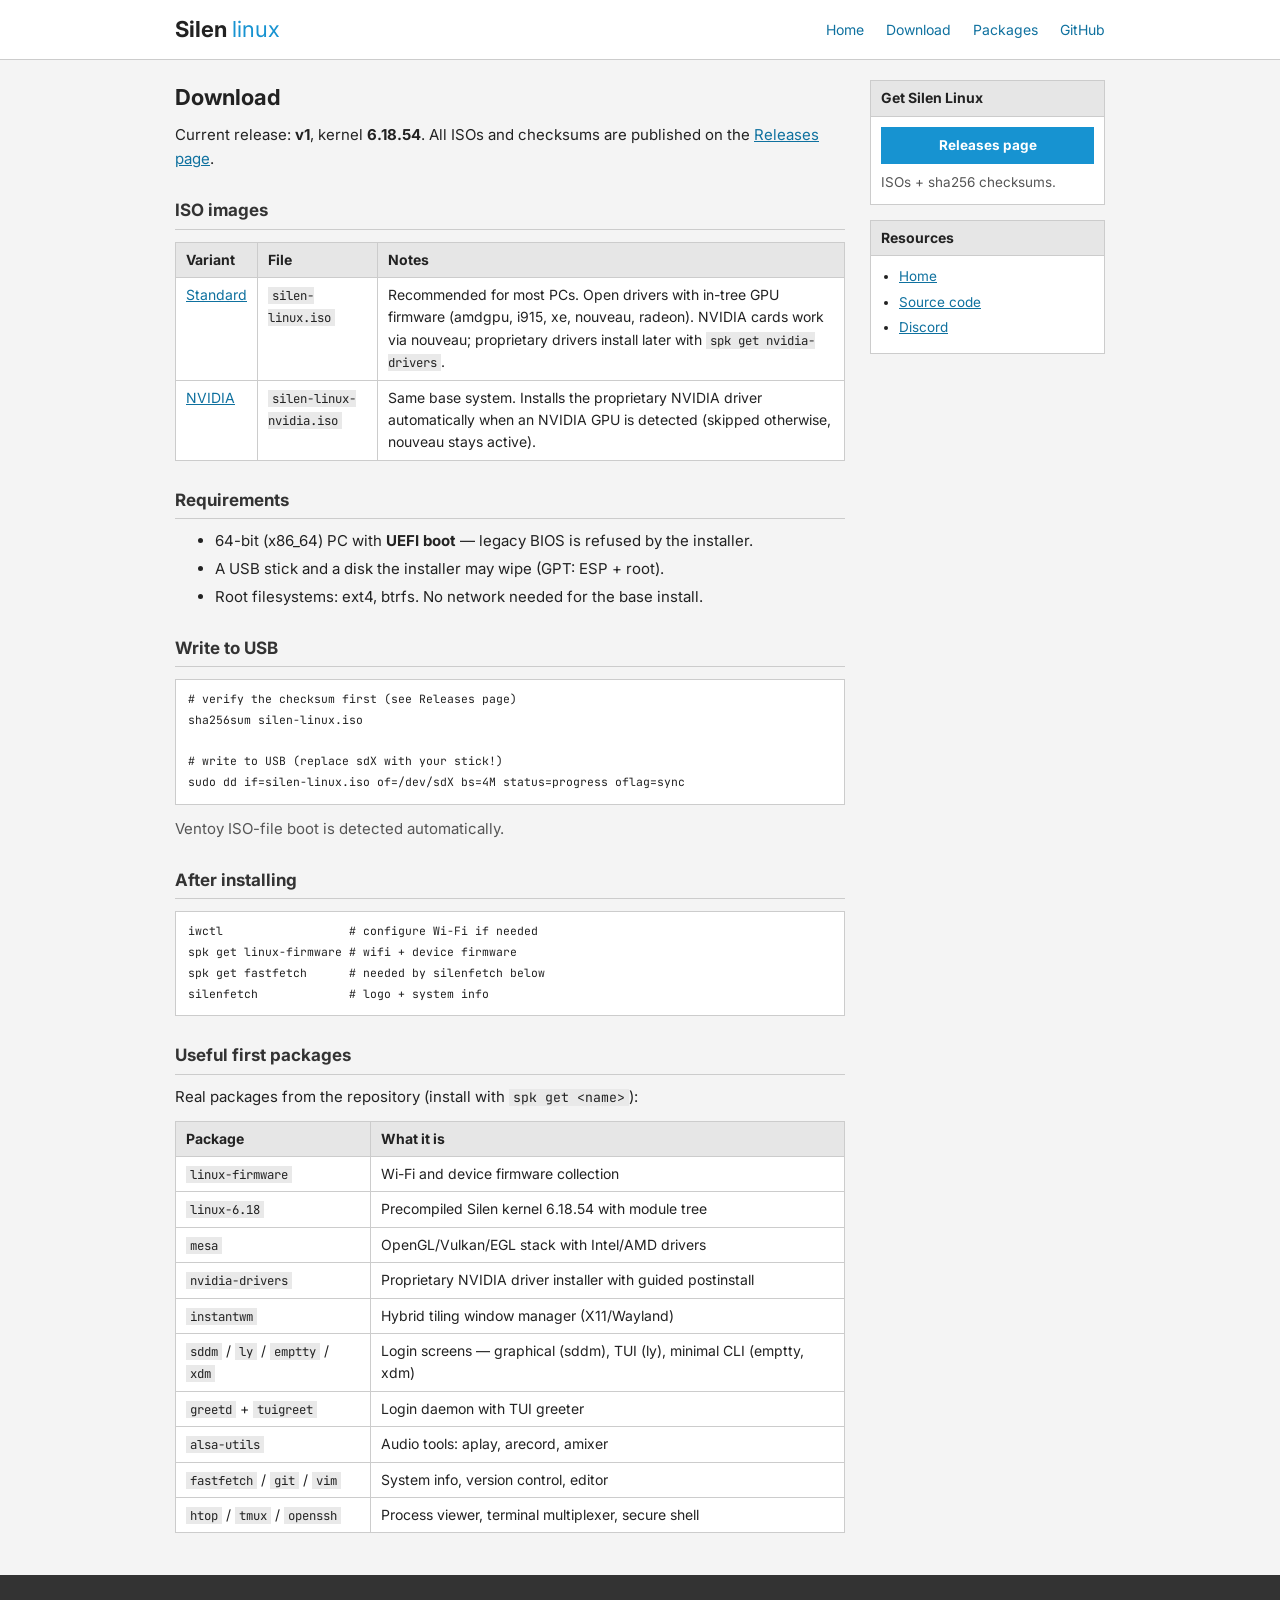
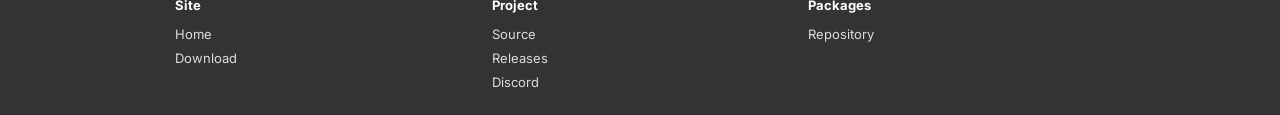
==== download.html @ 7d54c83c "More detail (hardware, installer, package table) + Inter/JetBrains Mono fonts" ====
<!DOCTYPE html>
<html lang="en">
<head>
<meta charset="UTF-8">
<meta name="viewport" content="width=device-width, initial-scale=1.0">
<title>Download — Silen Linux</title>
<meta name="description" content="Download Silen Linux ISO images: standard and NVIDIA variants.">
<link rel="preconnect" href="https://fonts.googleapis.com">
<link rel="preconnect" href="https://fonts.gstatic.com" crossorigin>
<link href="https://fonts.googleapis.com/css2?family=Inter:wght@400;600;700&family=JetBrains+Mono:wght@400;600&display=swap" rel="stylesheet">
<link rel="stylesheet" href="styles.css">
</head>
<body>

<header class="site">
  <div class="wrap">
    <a class="brand" href="index.html">Silen <span>linux</span></a>
    <nav class="main">
      <a href="index.html">Home</a>
      <a href="download.html">Download</a>
      <a href="https://huggingface.co/datasets/vgzz/spk-pkgs/tree/main/packages" target="_blank" rel="noopener">Packages</a>
      <a href="https://github.com/Cgtlpa/SilenLinux" target="_blank" rel="noopener">GitHub</a>
    </nav>
  </div>
</header>

<div class="wrap layout">
  <article>
    <h1>Download</h1>
    <p>Current release: <strong>v1</strong>, kernel <strong>6.18.54</strong>.
    All ISOs and checksums are published on the
    <a href="https://github.com/Cgtlpa/SilenLinux/releases" target="_blank" rel="noopener">Releases page</a>.</p>

    <h2>ISO images</h2>
    <table>
      <tr><th>Variant</th><th>File</th><th>Notes</th></tr>
      <tr>
        <td><a href="https://github.com/Cgtlpa/SilenLinux/releases" target="_blank" rel="noopener">Standard</a></td>
        <td><code>silen-linux.iso</code></td>
        <td>Recommended for most PCs. Open drivers with in-tree GPU firmware
        (amdgpu, i915, xe, nouveau, radeon). NVIDIA cards work via nouveau;
        proprietary drivers install later with <code>spk get nvidia-drivers</code>.</td>
      </tr>
      <tr>
        <td><a href="https://github.com/Cgtlpa/SilenLinux/releases" target="_blank" rel="noopener">NVIDIA</a></td>
        <td><code>silen-linux-nvidia.iso</code></td>
        <td>Same base system. Installs the proprietary NVIDIA driver automatically
        when an NVIDIA GPU is detected (skipped otherwise, nouveau stays active).</td>
      </tr>
    </table>

    <h2>Requirements</h2>
    <ul>
      <li>64-bit (x86_64) PC with <strong>UEFI boot</strong> &mdash; legacy BIOS is refused by the installer.</li>
      <li>A USB stick and a disk the installer may wipe (GPT: ESP + root).</li>
      <li>Root filesystems: ext4, btrfs. No network needed for the base install.</li>
    </ul>

    <h2>Write to USB</h2>
<pre><code># verify the checksum first (see Releases page)
sha256sum silen-linux.iso

# write to USB (replace sdX with your stick!)
sudo dd if=silen-linux.iso of=/dev/sdX bs=4M status=progress oflag=sync</code></pre>
    <p class="muted">Ventoy ISO-file boot is detected automatically.</p>

    <h2>After installing</h2>
<pre><code>iwctl                  # configure Wi-Fi if needed
spk get linux-firmware # wifi + device firmware
spk get fastfetch      # needed by silenfetch below
silenfetch             # logo + system info</code></pre>

    <h2>Useful first packages</h2>
    <p>Real packages from the repository (install with <code>spk get &lt;name&gt;</code>):</p>
    <table>
      <tr><th>Package</th><th>What it is</th></tr>
      <tr><td><code>linux-firmware</code></td><td>Wi-Fi and device firmware collection</td></tr>
      <tr><td><code>linux-6.18</code></td><td>Precompiled Silen kernel 6.18.54 with module tree</td></tr>
      <tr><td><code>mesa</code></td><td>OpenGL/Vulkan/EGL stack with Intel/AMD drivers</td></tr>
      <tr><td><code>nvidia-drivers</code></td><td>Proprietary NVIDIA driver installer with guided postinstall</td></tr>
      <tr><td><code>instantwm</code></td><td>Hybrid tiling window manager (X11/Wayland)</td></tr>
      <tr><td><code>sddm</code> / <code>ly</code> / <code>emptty</code> / <code>xdm</code></td><td>Login screens &mdash; graphical (sddm), TUI (ly), minimal CLI (emptty, xdm)</td></tr>
      <tr><td><code>greetd</code> + <code>tuigreet</code></td><td>Login daemon with TUI greeter</td></tr>
      <tr><td><code>alsa-utils</code></td><td>Audio tools: aplay, arecord, amixer</td></tr>
      <tr><td><code>fastfetch</code> / <code>git</code> / <code>vim</code></td><td>System info, version control, editor</td></tr>
      <tr><td><code>htop</code> / <code>tmux</code> / <code>openssh</code></td><td>Process viewer, terminal multiplexer, secure shell</td></tr>
    </table>
  </article>

  <aside class="sidebar">
    <div class="box">
      <h3>Get Silen Linux</h3>
      <div class="body">
        <a class="btn-dl" href="https://github.com/Cgtlpa/SilenLinux/releases" target="_blank" rel="noopener">Releases page</a>
        <p class="muted" style="margin-bottom:0">ISOs + sha256 checksums.</p>
      </div>
    </div>
    <div class="box">
      <h3>Resources</h3>
      <div class="body">
        <ul>
          <li><a href="index.html">Home</a></li>
          <li><a href="https://github.com/Cgtlpa/SilenLinux" target="_blank" rel="noopener">Source code</a></li>
          <li><a href="https://discord.gg/WxbRRURcZ" target="_blank" rel="noopener">Discord</a></li>
        </ul>
      </div>
    </div>
  </aside>
</div>

<footer class="site">
  <div class="wrap">
    <div>
      <h4>Site</h4>
      <ul>
        <li><a href="index.html">Home</a></li>
        <li><a href="download.html">Download</a></li>
      </ul>
    </div>
    <div>
      <h4>Project</h4>
      <ul>
        <li><a href="https://github.com/Cgtlpa/SilenLinux" target="_blank" rel="noopener">Source</a></li>
        <li><a href="https://github.com/Cgtlpa/SilenLinux/releases" target="_blank" rel="noopener">Releases</a></li>
        <li><a href="https://discord.gg/WxbRRURcZ" target="_blank" rel="noopener">Discord</a></li>
      </ul>
    </div>
    <div>
      <h4>Packages</h4>
      <ul>
        <li><a href="https://huggingface.co/datasets/vgzz/spk-pkgs/tree/main/packages" target="_blank" rel="noopener">Repository</a></li>
      </ul>
    </div>
  </div>
</footer>

</body>
</html>
---- styles.css ----
/* Silen Linux site — archlinux.org-inspired: plain, tabular, single blue accent. */

:root {
  --bg: #f4f4f4;
  --box: #ffffff;
  --border: #cccccc;
  --head-bg: #e6e6e6;
  --text: #222222;
  --muted: #555555;
  --blue: #1793d1;   /* arch blue */
  --blue-dark: #0f719f;
  --footer-bg: #333333;
}

* { box-sizing: border-box; }

body {
  margin: 0;
  background: var(--bg);
  color: var(--text);
  font-family: "Inter", Verdana, "DejaVu Sans", -apple-system, "Segoe UI", Roboto, Helvetica, Arial, sans-serif;
  font-size: 15px;
  line-height: 1.6;
}

a { color: var(--blue-dark); }
a:hover { color: var(--blue); }

code {
  font-family: "JetBrains Mono", "DejaVu Sans Mono", Menlo, Consolas, monospace;
  font-size: 0.88em;
  background: #e9e9e9;
  padding: 0 4px;
}

pre {
  background: var(--box);
  border: 1px solid var(--border);
  padding: 10px 12px;
  overflow-x: auto;
  font-size: 13px;
  margin: 12px 0;
}
pre code { background: none; padding: 0; }

.wrap { max-width: 960px; margin: 0 auto; padding: 0 15px; }

/* Header */
header.site { background: var(--box); border-bottom: 1px solid var(--border); }
header.site .wrap {
  display: flex; align-items: center; justify-content: space-between;
  gap: 1rem; padding-top: 12px; padding-bottom: 12px; flex-wrap: wrap;
}
.brand { font-size: 22px; font-weight: 700; color: var(--text); text-decoration: none; }
.brand span { color: var(--blue); font-weight: 400; }
nav.main a { margin-left: 18px; font-size: 14px; text-decoration: none; }
nav.main a:hover { text-decoration: underline; }

/* Layout: content + sidebar */
.layout { display: grid; grid-template-columns: 1fr 235px; gap: 25px; padding-top: 20px; }

h1 { font-size: 22px; margin: 0 0 8px; }
h2 { font-size: 17px; border-bottom: 1px solid var(--border); padding-bottom: 4px; margin: 26px 0 10px; color: #333; }
h3 { font-size: 15px; margin: 18px 0 6px; }
p, ol, ul { margin: 8px 0; }
li { margin-bottom: 4px; }
.muted { color: var(--muted); }

/* Tables */
table { border-collapse: collapse; width: 100%; font-size: 14px; margin: 12px 0; background: var(--box); }
th, td { border: 1px solid var(--border); padding: 6px 10px; text-align: left; vertical-align: top; }
th { background: var(--head-bg); font-weight: 700; }

/* Sidebar boxes */
.sidebar .box { background: var(--box); border: 1px solid var(--border); margin-bottom: 15px; }
.sidebar .box h3 { margin: 0; padding: 6px 10px; background: var(--head-bg); border-bottom: 1px solid var(--border); font-size: 14px; }
.sidebar .box .body { padding: 10px; font-size: 13.5px; }
.sidebar .box ul { margin: 0; padding-left: 18px; }
.btn-dl {
  display: block; text-align: center; background: var(--blue); color: #fff;
  padding: 8px; text-decoration: none; font-weight: 700;
}
.btn-dl:hover { background: var(--blue-dark); color: #fff; }

/* Footer */
footer.site { background: var(--footer-bg); color: #bbbbbb; font-size: 13px; margin-top: 30px; }
footer.site .wrap {
  display: grid; grid-template-columns: repeat(3, 1fr); gap: 20px;
  padding-top: 20px; padding-bottom: 20px;
}
footer.site h4 { color: #fff; font-size: 13px; margin: 0 0 8px; }
footer.site ul { list-style: none; margin: 0; padding: 0; }
footer.site li { margin-bottom: 3px; }
footer.site a { color: #dddddd; text-decoration: none; }
footer.site a:hover { text-decoration: underline; }
footer.site .bottom { border-top: 1px solid #555; padding-top: 10px; margin-top: 4px; }

@media (max-width: 760px) {
  .layout { grid-template-columns: 1fr; }
  footer.site .wrap { grid-template-columns: 1fr; }
  nav.main a { margin-left: 0; margin-right: 14px; }
}
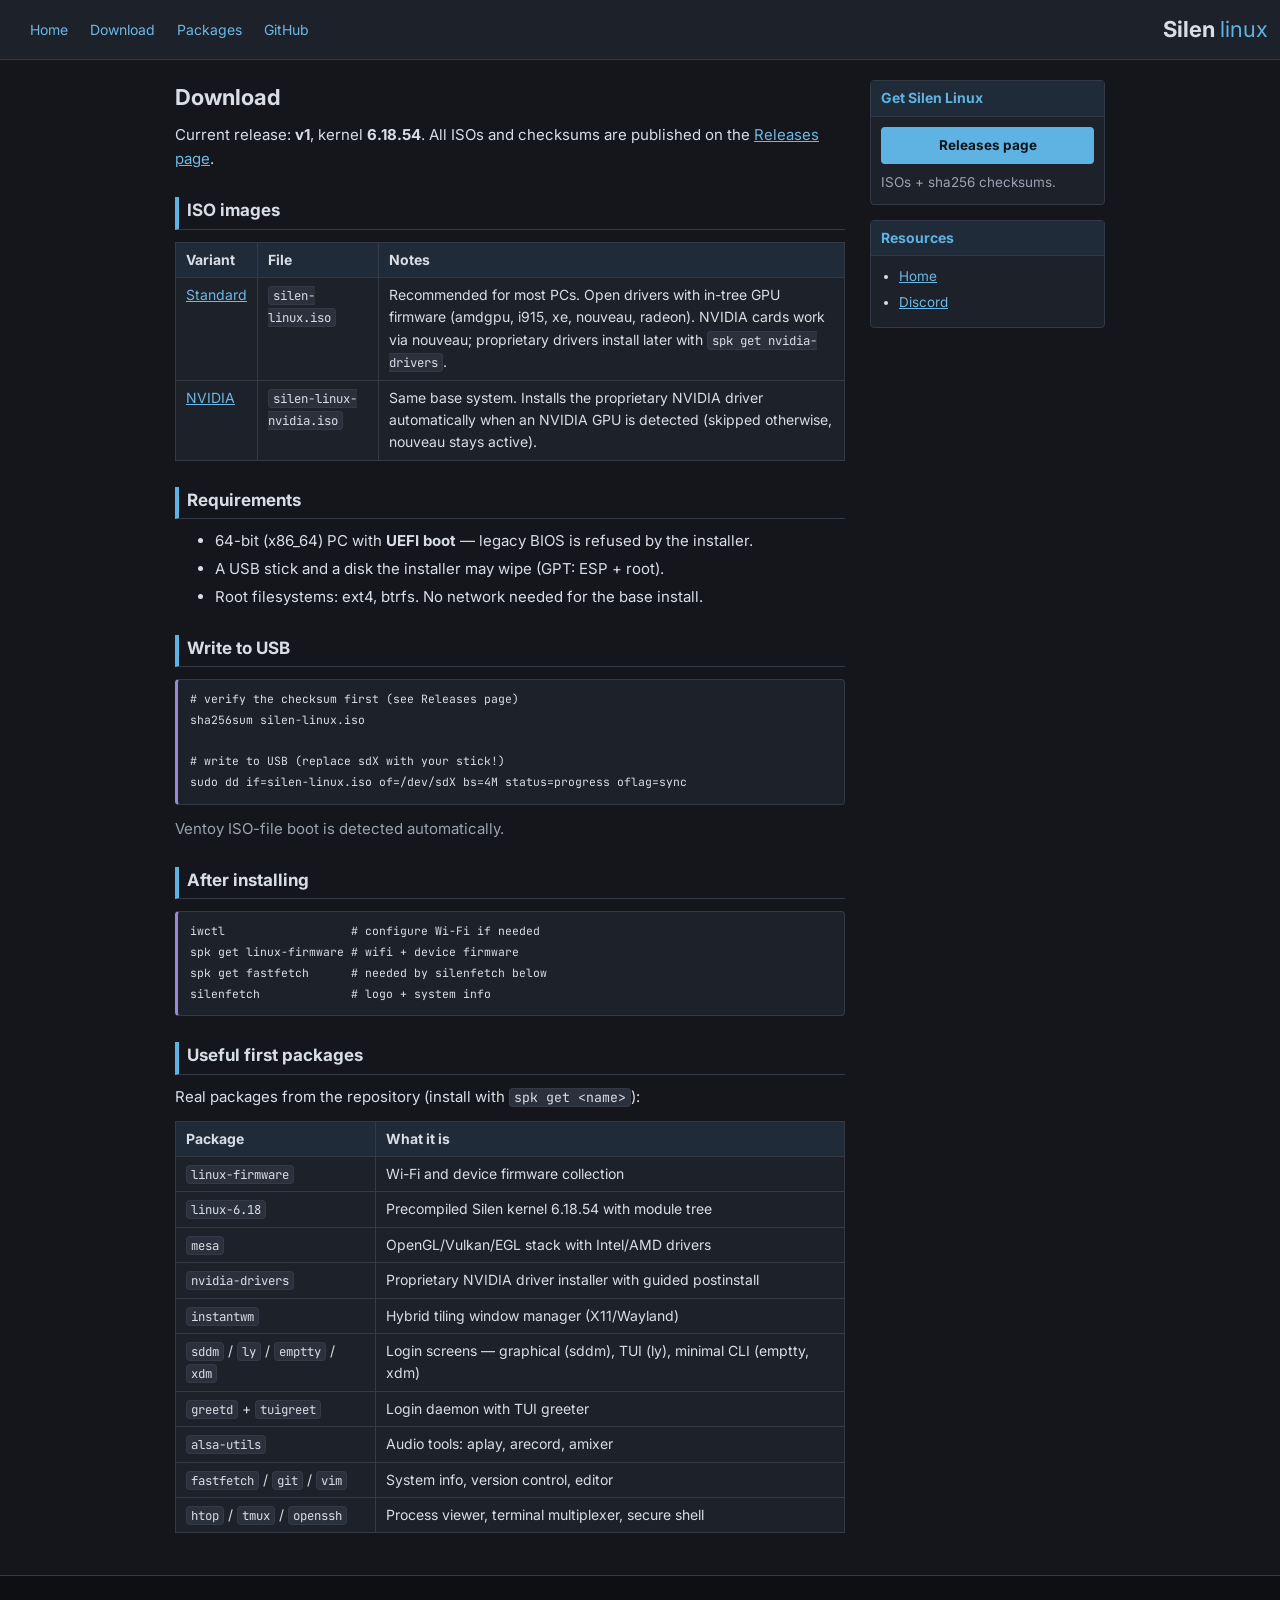
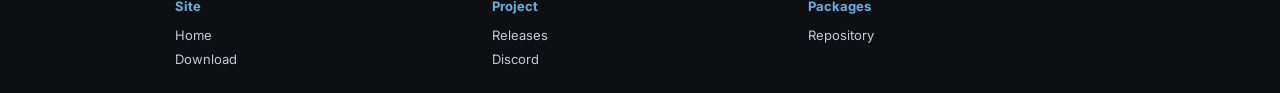
==== commit f94cf4ab: "Dark theme, link public repo, drop closed-source links" ====
--- a/download.html
+++ b/download.html
@@ -19,7 +19,7 @@
       <a href="index.html">Home</a>
       <a href="download.html">Download</a>
       <a href="https://huggingface.co/datasets/vgzz/spk-pkgs/tree/main/packages" target="_blank" rel="noopener">Packages</a>
-      <a href="https://github.com/Cgtlpa/SilenLinux" target="_blank" rel="noopener">GitHub</a>
+      <a href="https://github.com/Cgtlpa/Silen-Linux" target="_blank" rel="noopener">GitHub</a>
     </nav>
   </div>
 </header>
@@ -29,20 +29,20 @@
     <h1>Download</h1>
     <p>Current release: <strong>v1</strong>, kernel <strong>6.18.54</strong>.
     All ISOs and checksums are published on the
-    <a href="https://github.com/Cgtlpa/SilenLinux/releases" target="_blank" rel="noopener">Releases page</a>.</p>
+    <a href="https://github.com/Cgtlpa/Silen-Linux/releases" target="_blank" rel="noopener">Releases page</a>.</p>
 
     <h2>ISO images</h2>
     <table>
       <tr><th>Variant</th><th>File</th><th>Notes</th></tr>
       <tr>
-        <td><a href="https://github.com/Cgtlpa/SilenLinux/releases" target="_blank" rel="noopener">Standard</a></td>
+        <td><a href="https://github.com/Cgtlpa/Silen-Linux/releases" target="_blank" rel="noopener">Standard</a></td>
         <td><code>silen-linux.iso</code></td>
         <td>Recommended for most PCs. Open drivers with in-tree GPU firmware
         (amdgpu, i915, xe, nouveau, radeon). NVIDIA cards work via nouveau;
         proprietary drivers install later with <code>spk get nvidia-drivers</code>.</td>
       </tr>
       <tr>
-        <td><a href="https://github.com/Cgtlpa/SilenLinux/releases" target="_blank" rel="noopener">NVIDIA</a></td>
+        <td><a href="https://github.com/Cgtlpa/Silen-Linux/releases" target="_blank" rel="noopener">NVIDIA</a></td>
         <td><code>silen-linux-nvidia.iso</code></td>
         <td>Same base system. Installs the proprietary NVIDIA driver automatically
         when an NVIDIA GPU is detected (skipped otherwise, nouveau stays active).</td>
@@ -91,7 +91,7 @@
     <div class="box">
       <h3>Get Silen Linux</h3>
       <div class="body">
-        <a class="btn-dl" href="https://github.com/Cgtlpa/SilenLinux/releases" target="_blank" rel="noopener">Releases page</a>
+        <a class="btn-dl" href="https://github.com/Cgtlpa/Silen-Linux/releases" target="_blank" rel="noopener">Releases page</a>
         <p class="muted" style="margin-bottom:0">ISOs + sha256 checksums.</p>
       </div>
     </div>
@@ -100,7 +100,6 @@
       <div class="body">
         <ul>
           <li><a href="index.html">Home</a></li>
-          <li><a href="https://github.com/Cgtlpa/SilenLinux" target="_blank" rel="noopener">Source code</a></li>
           <li><a href="https://discord.gg/WxbRRURcZ" target="_blank" rel="noopener">Discord</a></li>
         </ul>
       </div>
@@ -120,8 +119,7 @@
     <div>
       <h4>Project</h4>
       <ul>
-        <li><a href="https://github.com/Cgtlpa/SilenLinux" target="_blank" rel="noopener">Source</a></li>
-        <li><a href="https://github.com/Cgtlpa/SilenLinux/releases" target="_blank" rel="noopener">Releases</a></li>
+        <li><a href="https://github.com/Cgtlpa/Silen-Linux/releases" target="_blank" rel="noopener">Releases</a></li>
         <li><a href="https://discord.gg/WxbRRURcZ" target="_blank" rel="noopener">Discord</a></li>
       </ul>
     </div>
--- a/styles.css
+++ b/styles.css
@@ -1,15 +1,17 @@
-/* Silen Linux site — archlinux.org-inspired: plain, tabular, single blue accent. */
+/* Silen Linux site — dark, arch-inspired: plain, tabular, blue + purple accents. */
 
 :root {
-  --bg: #f4f4f4;
-  --box: #ffffff;
-  --border: #cccccc;
-  --head-bg: #e6e6e6;
-  --text: #222222;
-  --muted: #555555;
-  --blue: #1793d1;   /* arch blue */
-  --blue-dark: #0f719f;
-  --footer-bg: #333333;
+  --bg: #14161b;
+  --box: #1d2129;
+  --border: #333a46;
+  --text: #d9dee6;
+  --muted: #9aa3b2;
+  --blue: #5eb3e3;
+  --link: #6db8e6;
+  --blue-tint: #1f2b38;
+  --purple: #9a8bd0;
+  --purple-light: #b3a6e0;
+  --footer-bg: #0d0f13;
 }
 
 * { box-sizing: border-box; }
@@ -23,25 +25,31 @@
   line-height: 1.6;
 }
 
-a { color: var(--blue-dark); }
-a:hover { color: var(--blue); }
+a { color: var(--link); }
+a:hover { color: var(--purple-light); }
+
+::selection { background: #2c3e52; }
 
 code {
   font-family: "JetBrains Mono", "DejaVu Sans Mono", Menlo, Consolas, monospace;
   font-size: 0.88em;
-  background: #e9e9e9;
+  background: #2b313c;
+  border: 1px solid var(--border);
+  border-radius: 4px;
   padding: 0 4px;
 }
 
 pre {
   background: var(--box);
   border: 1px solid var(--border);
+  border-left: 3px solid var(--purple);
+  border-radius: 4px;
   padding: 10px 12px;
   overflow-x: auto;
   font-size: 13px;
   margin: 12px 0;
 }
-pre code { background: none; padding: 0; }
+pre code { background: none; border: none; padding: 0; }
 
 .wrap { max-width: 960px; margin: 0 auto; padding: 0 15px; }
 
@@ -50,6 +58,8 @@
 header.site .wrap {
   display: flex; align-items: center; justify-content: space-between;
   gap: 1rem; padding-top: 12px; padding-bottom: 12px; flex-wrap: wrap;
+  max-width: none; padding-left: 12px; padding-right: 12px;
+  flex-direction: row-reverse;
 }
 .brand { font-size: 22px; font-weight: 700; color: var(--text); text-decoration: none; }
 .brand span { color: var(--blue); font-weight: 400; }
@@ -60,7 +70,7 @@
 .layout { display: grid; grid-template-columns: 1fr 235px; gap: 25px; padding-top: 20px; }
 
 h1 { font-size: 22px; margin: 0 0 8px; }
-h2 { font-size: 17px; border-bottom: 1px solid var(--border); padding-bottom: 4px; margin: 26px 0 10px; color: #333; }
+h2 { font-size: 17px; border-bottom: 1px solid var(--border); border-left: 4px solid var(--blue); padding-bottom: 4px; padding-left: 8px; margin: 26px 0 10px; }
 h3 { font-size: 15px; margin: 18px 0 6px; }
 p, ol, ul { margin: 8px 0; }
 li { margin-bottom: 4px; }
@@ -69,31 +79,39 @@
 /* Tables */
 table { border-collapse: collapse; width: 100%; font-size: 14px; margin: 12px 0; background: var(--box); }
 th, td { border: 1px solid var(--border); padding: 6px 10px; text-align: left; vertical-align: top; }
-th { background: var(--head-bg); font-weight: 700; }
+th { background: var(--blue-tint); font-weight: 700; }
+
+/* ASCII logo */
+pre.logo {
+  font-size: 12.5px;
+  line-height: 1.3;
+  font-weight: 600;
+}
+pre.logo .l1 { color: var(--blue); }
+pre.logo .l2 { color: var(--purple); }
 
 /* Sidebar boxes */
-.sidebar .box { background: var(--box); border: 1px solid var(--border); margin-bottom: 15px; }
-.sidebar .box h3 { margin: 0; padding: 6px 10px; background: var(--head-bg); border-bottom: 1px solid var(--border); font-size: 14px; }
+.sidebar .box { background: var(--box); border: 1px solid var(--border); border-radius: 4px; margin-bottom: 15px; }
+.sidebar .box h3 { margin: 0; padding: 6px 10px; background: var(--blue-tint); border-bottom: 1px solid var(--border); font-size: 14px; color: var(--blue); }
 .sidebar .box .body { padding: 10px; font-size: 13.5px; }
 .sidebar .box ul { margin: 0; padding-left: 18px; }
 .btn-dl {
-  display: block; text-align: center; background: var(--blue); color: #fff;
-  padding: 8px; text-decoration: none; font-weight: 700;
+  display: block; text-align: center; background: var(--blue); color: #10141a;
+  padding: 8px; text-decoration: none; font-weight: 700; border-radius: 4px;
 }
-.btn-dl:hover { background: var(--blue-dark); color: #fff; }
+.btn-dl:hover { background: var(--purple); color: #10141a; }
 
 /* Footer */
-footer.site { background: var(--footer-bg); color: #bbbbbb; font-size: 13px; margin-top: 30px; }
+footer.site { background: var(--footer-bg); border-top: 1px solid var(--border); color: var(--muted); font-size: 13px; margin-top: 30px; }
 footer.site .wrap {
   display: grid; grid-template-columns: repeat(3, 1fr); gap: 20px;
   padding-top: 20px; padding-bottom: 20px;
 }
-footer.site h4 { color: #fff; font-size: 13px; margin: 0 0 8px; }
+footer.site h4 { color: var(--blue); font-size: 13px; margin: 0 0 8px; }
 footer.site ul { list-style: none; margin: 0; padding: 0; }
 footer.site li { margin-bottom: 3px; }
-footer.site a { color: #dddddd; text-decoration: none; }
+footer.site a { color: #c3c9d4; text-decoration: none; }
 footer.site a:hover { text-decoration: underline; }
-footer.site .bottom { border-top: 1px solid #555; padding-top: 10px; margin-top: 4px; }
 
 @media (max-width: 760px) {
   .layout { grid-template-columns: 1fr; }
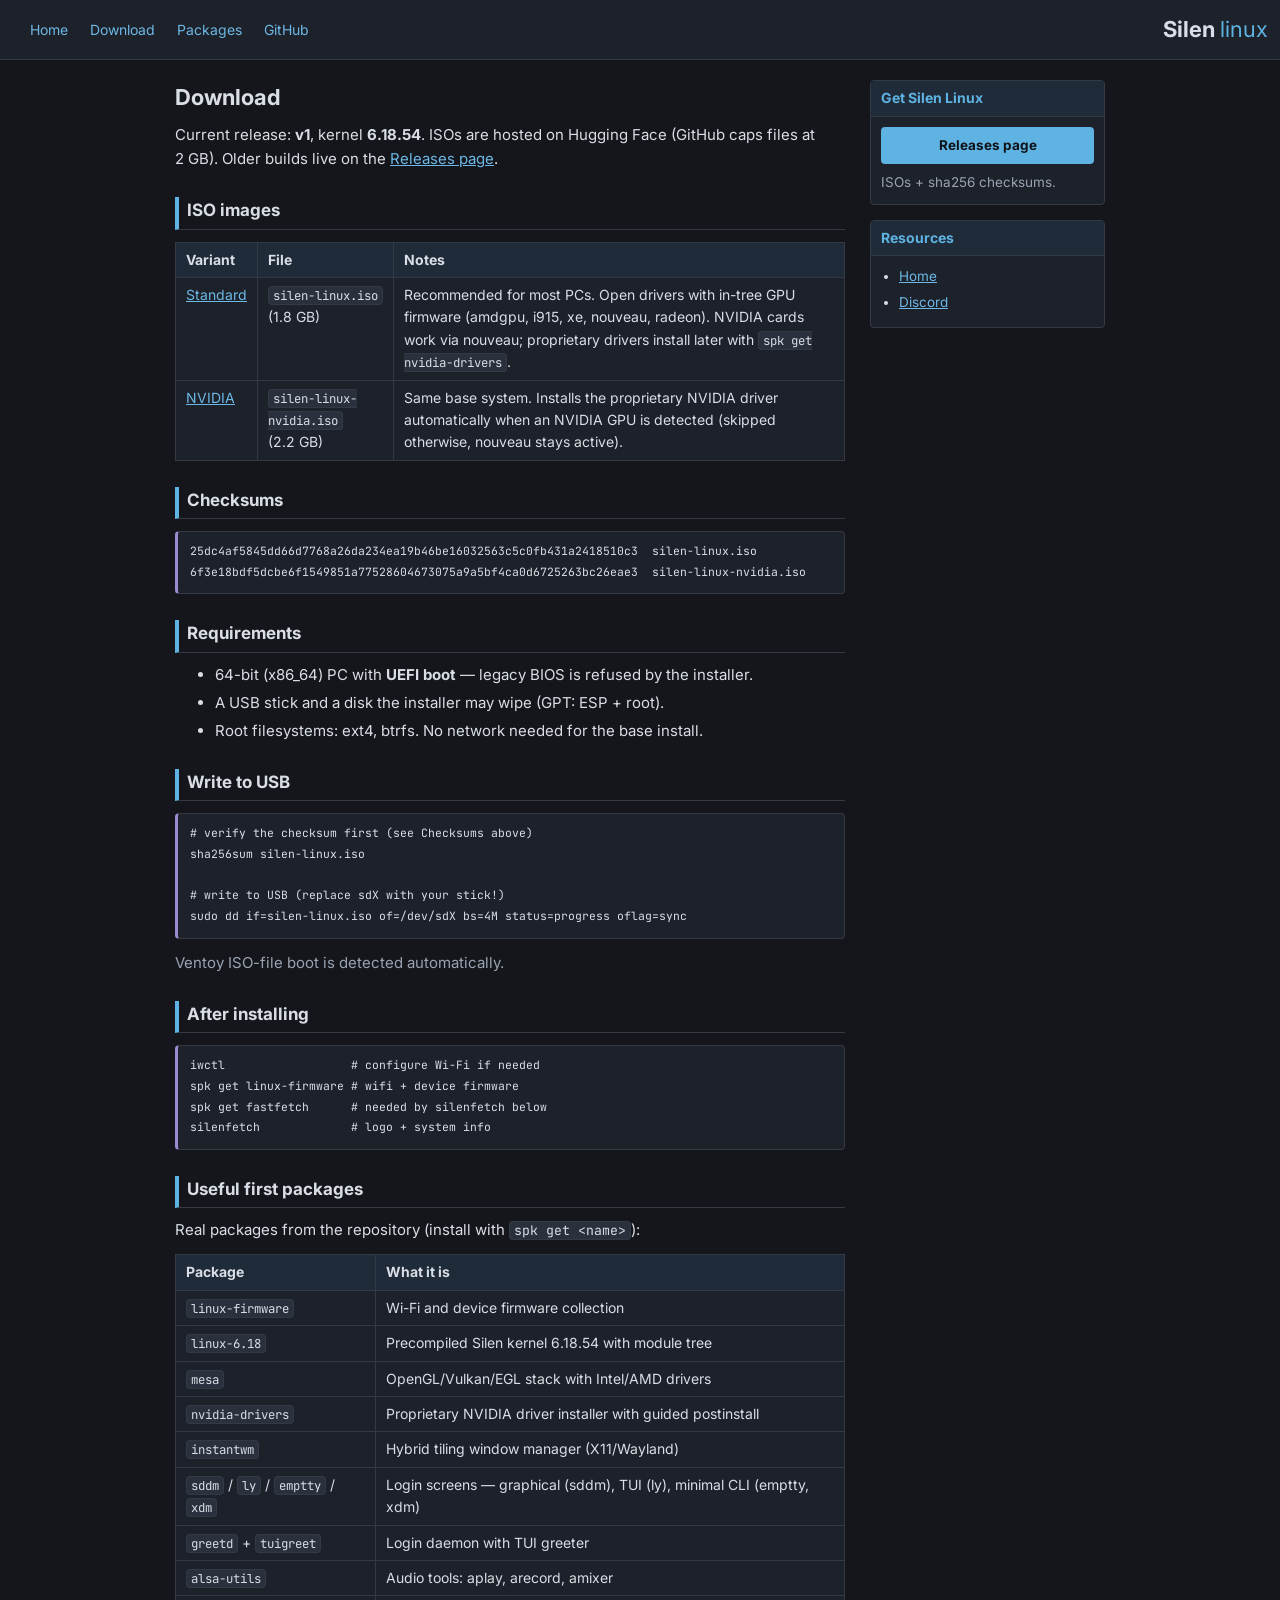
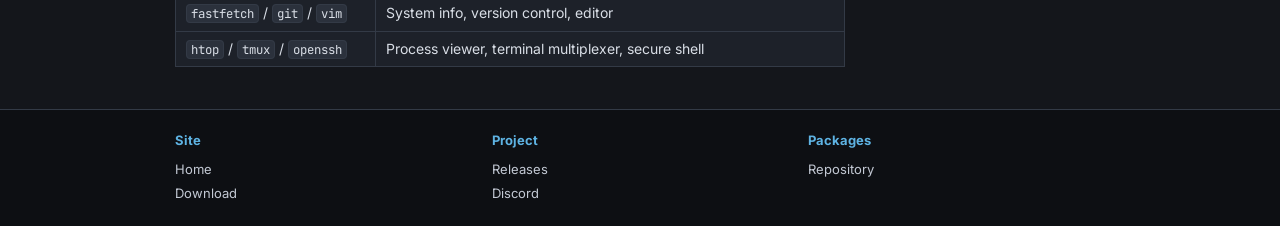
==== commit 5135c1c9: "Direct HF ISO links + checksums on download page" ====
--- a/download.html
+++ b/download.html
@@ -28,26 +28,31 @@
   <article>
     <h1>Download</h1>
     <p>Current release: <strong>v1</strong>, kernel <strong>6.18.54</strong>.
-    All ISOs and checksums are published on the
+    ISOs are hosted on Hugging Face (GitHub caps files at 2&nbsp;GB).
+    Older builds live on the
     <a href="https://github.com/Cgtlpa/Silen-Linux/releases" target="_blank" rel="noopener">Releases page</a>.</p>
 
     <h2>ISO images</h2>
     <table>
       <tr><th>Variant</th><th>File</th><th>Notes</th></tr>
       <tr>
-        <td><a href="https://github.com/Cgtlpa/Silen-Linux/releases" target="_blank" rel="noopener">Standard</a></td>
-        <td><code>silen-linux.iso</code></td>
+        <td><a href="https://huggingface.co/datasets/vgzz/silen-isos/resolve/main/silen-linux.iso">Standard</a></td>
+        <td><code>silen-linux.iso</code> (1.8&nbsp;GB)</td>
         <td>Recommended for most PCs. Open drivers with in-tree GPU firmware
         (amdgpu, i915, xe, nouveau, radeon). NVIDIA cards work via nouveau;
         proprietary drivers install later with <code>spk get nvidia-drivers</code>.</td>
       </tr>
       <tr>
-        <td><a href="https://github.com/Cgtlpa/Silen-Linux/releases" target="_blank" rel="noopener">NVIDIA</a></td>
-        <td><code>silen-linux-nvidia.iso</code></td>
+        <td><a href="https://huggingface.co/datasets/vgzz/silen-isos/resolve/main/silen-linux-nvidia.iso">NVIDIA</a></td>
+        <td><code>silen-linux-nvidia.iso</code> (2.2&nbsp;GB)</td>
         <td>Same base system. Installs the proprietary NVIDIA driver automatically
         when an NVIDIA GPU is detected (skipped otherwise, nouveau stays active).</td>
       </tr>
     </table>
+
+    <h2>Checksums</h2>
+<pre><code>25dc4af5845dd66d7768a26da234ea19b46be16032563c5c0fb431a2418510c3  silen-linux.iso
+6f3e18bdf5dcbe6f1549851a77528604673075a9a5bf4ca0d6725263bc26eae3  silen-linux-nvidia.iso</code></pre>
 
     <h2>Requirements</h2>
     <ul>
@@ -57,7 +62,7 @@
     </ul>
 
     <h2>Write to USB</h2>
-<pre><code># verify the checksum first (see Releases page)
+<pre><code># verify the checksum first (see Checksums above)
 sha256sum silen-linux.iso
 
 # write to USB (replace sdX with your stick!)
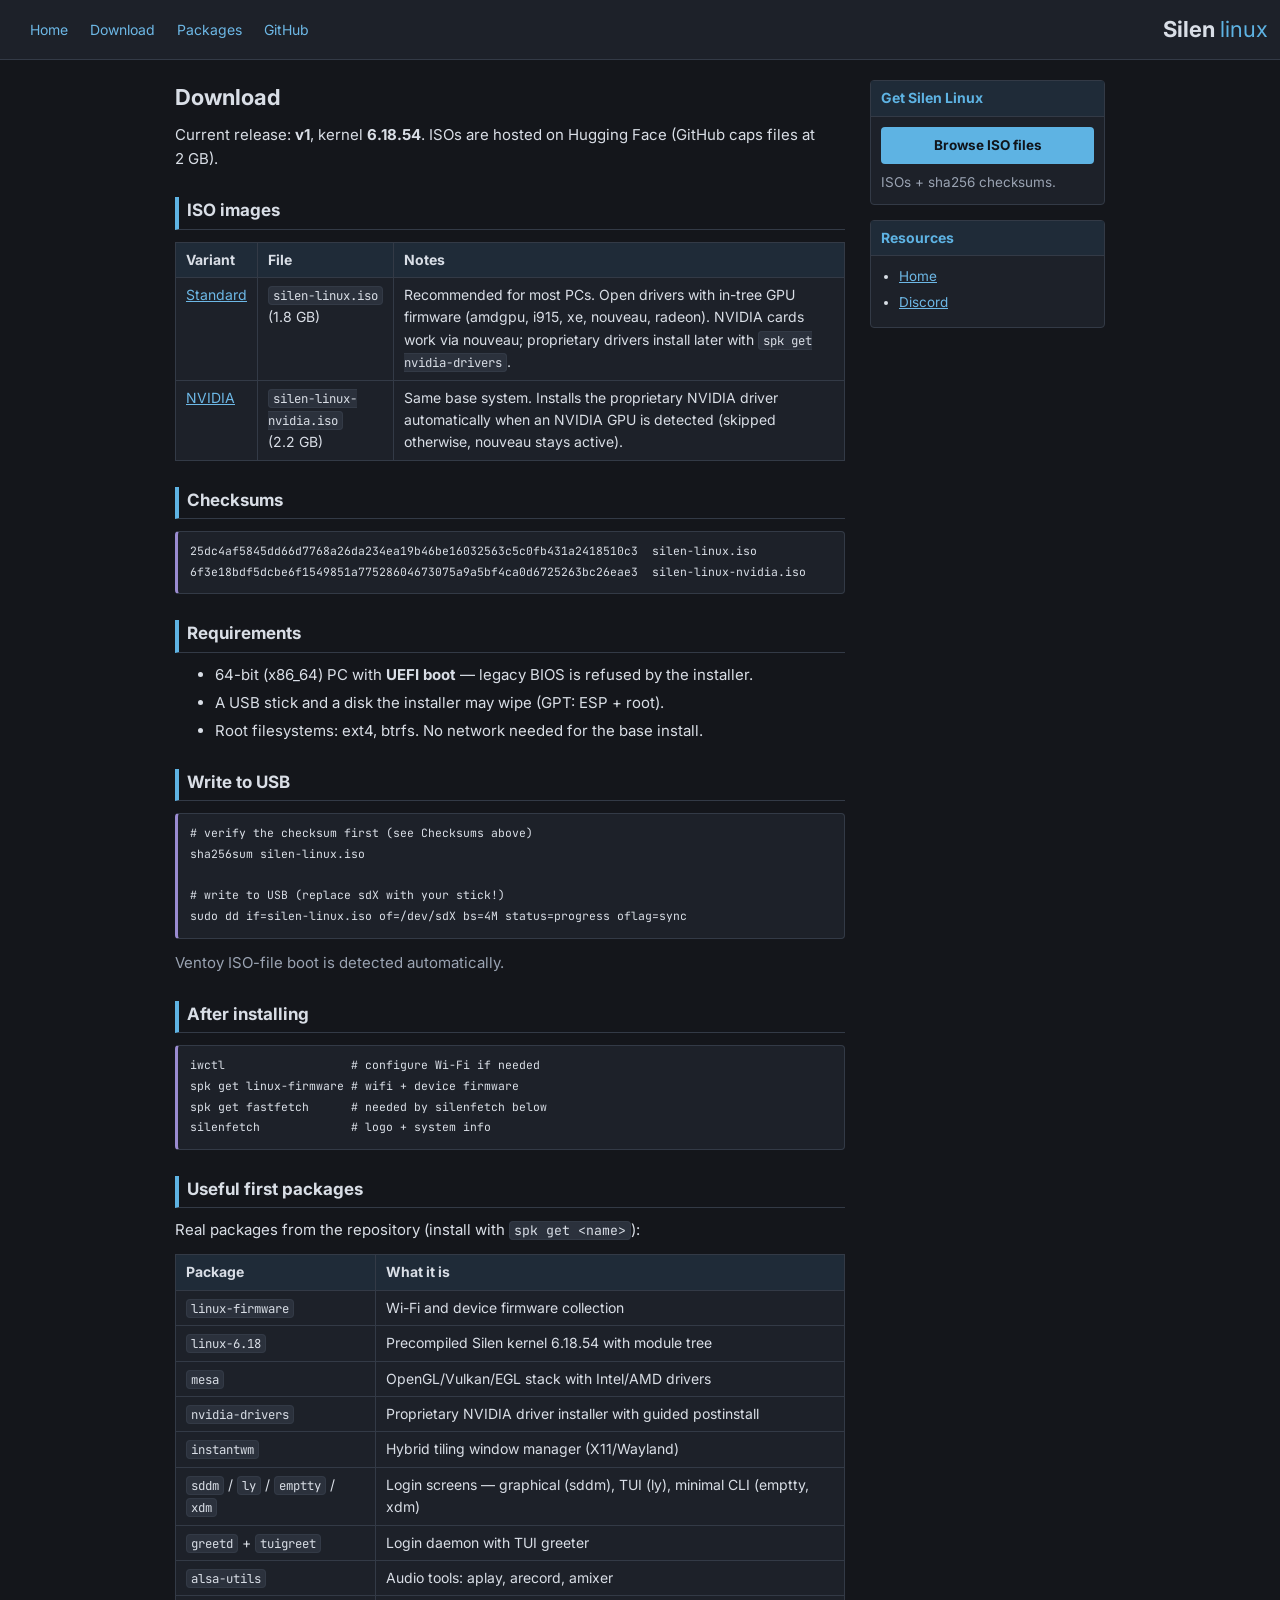
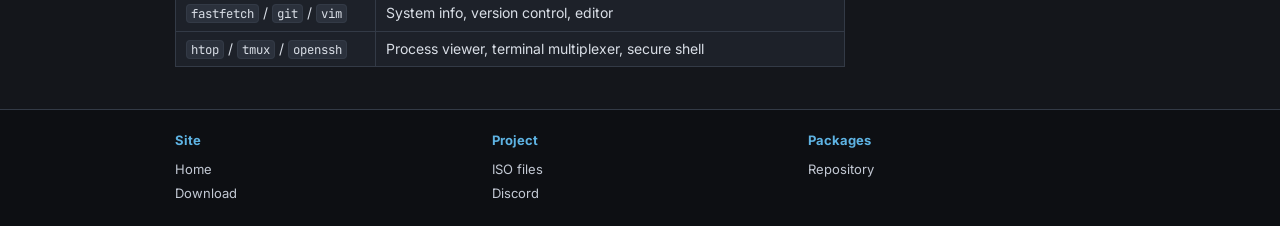
==== commit 455ae49f: "Point all download links at Hugging Face, drop GitHub releases links" ====
--- a/download.html
+++ b/download.html
@@ -28,9 +28,7 @@
   <article>
     <h1>Download</h1>
     <p>Current release: <strong>v1</strong>, kernel <strong>6.18.54</strong>.
-    ISOs are hosted on Hugging Face (GitHub caps files at 2&nbsp;GB).
-    Older builds live on the
-    <a href="https://github.com/Cgtlpa/Silen-Linux/releases" target="_blank" rel="noopener">Releases page</a>.</p>
+    ISOs are hosted on Hugging Face (GitHub caps files at 2&nbsp;GB).</p>
 
     <h2>ISO images</h2>
     <table>
@@ -96,7 +94,7 @@
     <div class="box">
       <h3>Get Silen Linux</h3>
       <div class="body">
-        <a class="btn-dl" href="https://github.com/Cgtlpa/Silen-Linux/releases" target="_blank" rel="noopener">Releases page</a>
+        <a class="btn-dl" href="https://huggingface.co/datasets/vgzz/silen-isos" target="_blank" rel="noopener">Browse ISO files</a>
         <p class="muted" style="margin-bottom:0">ISOs + sha256 checksums.</p>
       </div>
     </div>
@@ -124,7 +122,7 @@
     <div>
       <h4>Project</h4>
       <ul>
-        <li><a href="https://github.com/Cgtlpa/Silen-Linux/releases" target="_blank" rel="noopener">Releases</a></li>
+        <li><a href="https://huggingface.co/datasets/vgzz/silen-isos" target="_blank" rel="noopener">ISO files</a></li>
         <li><a href="https://discord.gg/WxbRRURcZ" target="_blank" rel="noopener">Discord</a></li>
       </ul>
     </div>
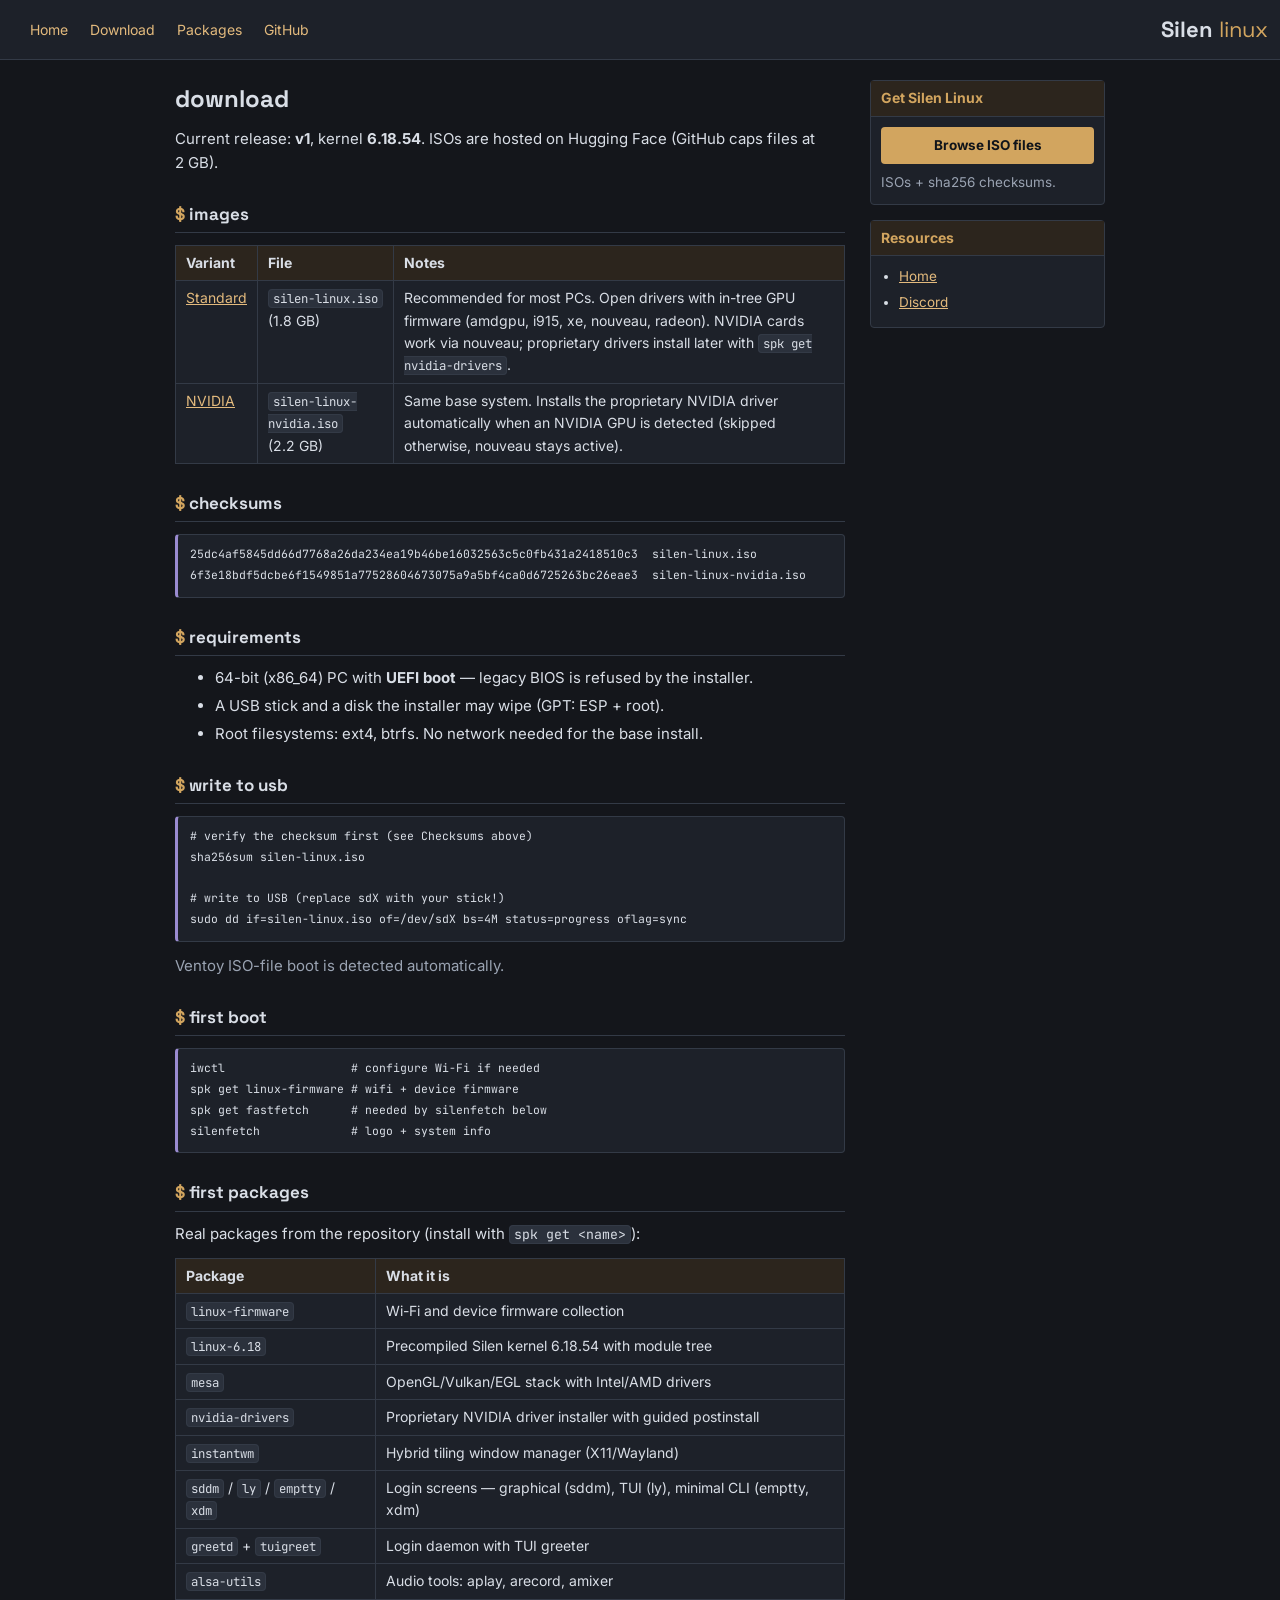
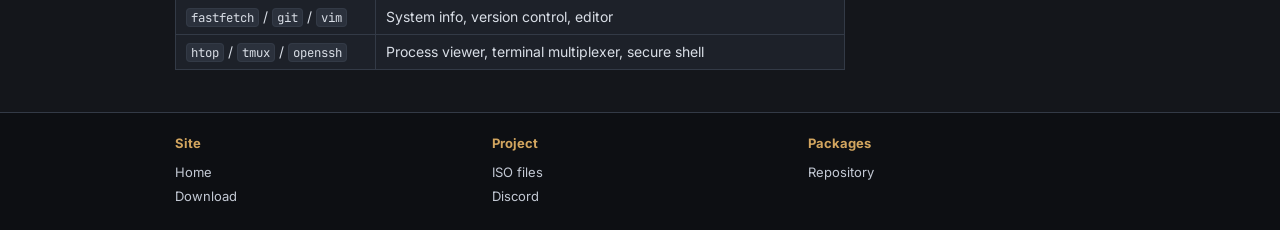
==== commit f6a616fc: "Unique identity: silenfetch terminal hero, $ section markers, Space Grotesk" ====
--- a/download.html
+++ b/download.html
@@ -7,7 +7,7 @@
 <meta name="description" content="Download Silen Linux ISO images: standard and NVIDIA variants.">
 <link rel="preconnect" href="https://fonts.googleapis.com">
 <link rel="preconnect" href="https://fonts.gstatic.com" crossorigin>
-<link href="https://fonts.googleapis.com/css2?family=Inter:wght@400;600;700&family=JetBrains+Mono:wght@400;600&display=swap" rel="stylesheet">
+<link href="https://fonts.googleapis.com/css2?family=Inter:wght@400;600;700&family=JetBrains+Mono:wght@400;600&family=Space+Grotesk:wght@500;700&display=swap" rel="stylesheet">
 <link rel="stylesheet" href="styles.css">
 </head>
 <body>
@@ -26,40 +26,40 @@
 
 <div class="wrap layout">
   <article>
-    <h1>Download</h1>
+    <h1>download</h1>
     <p>Current release: <strong>v1</strong>, kernel <strong>6.18.54</strong>.
     ISOs are hosted on Hugging Face (GitHub caps files at 2&nbsp;GB).</p>
 
-    <h2>ISO images</h2>
+    <h2>images</h2>
     <table>
       <tr><th>Variant</th><th>File</th><th>Notes</th></tr>
       <tr>
-        <td><a href="https://huggingface.co/datasets/vgzz/silen-isos/resolve/main/silen-linux.iso">Standard</a></td>
+        <td><a href="https://huggingface.co/datasets/vgzz/silen-isos/resolve/main/silen-linux.iso?download=true">Standard</a></td>
         <td><code>silen-linux.iso</code> (1.8&nbsp;GB)</td>
         <td>Recommended for most PCs. Open drivers with in-tree GPU firmware
         (amdgpu, i915, xe, nouveau, radeon). NVIDIA cards work via nouveau;
         proprietary drivers install later with <code>spk get nvidia-drivers</code>.</td>
       </tr>
       <tr>
-        <td><a href="https://huggingface.co/datasets/vgzz/silen-isos/resolve/main/silen-linux-nvidia.iso">NVIDIA</a></td>
+        <td><a href="https://huggingface.co/datasets/vgzz/silen-isos/resolve/main/silen-linux-nvidia.iso?download=true">NVIDIA</a></td>
         <td><code>silen-linux-nvidia.iso</code> (2.2&nbsp;GB)</td>
         <td>Same base system. Installs the proprietary NVIDIA driver automatically
         when an NVIDIA GPU is detected (skipped otherwise, nouveau stays active).</td>
       </tr>
     </table>
 
-    <h2>Checksums</h2>
+    <h2>checksums</h2>
 <pre><code>25dc4af5845dd66d7768a26da234ea19b46be16032563c5c0fb431a2418510c3  silen-linux.iso
 6f3e18bdf5dcbe6f1549851a77528604673075a9a5bf4ca0d6725263bc26eae3  silen-linux-nvidia.iso</code></pre>
 
-    <h2>Requirements</h2>
+    <h2>requirements</h2>
     <ul>
       <li>64-bit (x86_64) PC with <strong>UEFI boot</strong> &mdash; legacy BIOS is refused by the installer.</li>
       <li>A USB stick and a disk the installer may wipe (GPT: ESP + root).</li>
       <li>Root filesystems: ext4, btrfs. No network needed for the base install.</li>
     </ul>
 
-    <h2>Write to USB</h2>
+    <h2>write to usb</h2>
 <pre><code># verify the checksum first (see Checksums above)
 sha256sum silen-linux.iso
 
@@ -67,13 +67,13 @@
 sudo dd if=silen-linux.iso of=/dev/sdX bs=4M status=progress oflag=sync</code></pre>
     <p class="muted">Ventoy ISO-file boot is detected automatically.</p>
 
-    <h2>After installing</h2>
+    <h2>first boot</h2>
 <pre><code>iwctl                  # configure Wi-Fi if needed
 spk get linux-firmware # wifi + device firmware
 spk get fastfetch      # needed by silenfetch below
 silenfetch             # logo + system info</code></pre>
 
-    <h2>Useful first packages</h2>
+    <h2>first packages</h2>
     <p>Real packages from the repository (install with <code>spk get &lt;name&gt;</code>):</p>
     <table>
       <tr><th>Package</th><th>What it is</th></tr>
--- a/styles.css
+++ b/styles.css
@@ -1,4 +1,4 @@
-/* Silen Linux site — dark, arch-inspired: plain, tabular, blue + purple accents. */
+/* Silen Linux site — dark, arch-inspired: plain, tabular, amber + purple accents. */
 
 :root {
   --bg: #14161b;
@@ -6,9 +6,9 @@
   --border: #333a46;
   --text: #d9dee6;
   --muted: #9aa3b2;
-  --blue: #5eb3e3;
-  --link: #6db8e6;
-  --blue-tint: #1f2b38;
+  --accent: #d2a55f;
+  --link: #e3ba7d;
+  --accent-tint: #2c251d;
   --purple: #9a8bd0;
   --purple-light: #b3a6e0;
   --footer-bg: #0d0f13;
@@ -28,7 +28,7 @@
 a { color: var(--link); }
 a:hover { color: var(--purple-light); }
 
-::selection { background: #2c3e52; }
+::selection { background: #3a3128; }
 
 code {
   font-family: "JetBrains Mono", "DejaVu Sans Mono", Menlo, Consolas, monospace;
@@ -61,16 +61,16 @@
   max-width: none; padding-left: 12px; padding-right: 12px;
   flex-direction: row-reverse;
 }
-.brand { font-size: 22px; font-weight: 700; color: var(--text); text-decoration: none; }
-.brand span { color: var(--blue); font-weight: 400; }
+.brand { font-family: "Space Grotesk", "Inter", sans-serif; font-size: 22px; font-weight: 700; color: var(--text); text-decoration: none; }
+.brand span { color: var(--accent); font-weight: 400; }
 nav.main a { margin-left: 18px; font-size: 14px; text-decoration: none; }
 nav.main a:hover { text-decoration: underline; }
 
 /* Layout: content + sidebar */
 .layout { display: grid; grid-template-columns: 1fr 235px; gap: 25px; padding-top: 20px; }
 
-h1 { font-size: 22px; margin: 0 0 8px; }
-h2 { font-size: 17px; border-bottom: 1px solid var(--border); border-left: 4px solid var(--blue); padding-bottom: 4px; padding-left: 8px; margin: 26px 0 10px; }
+h1 { font-family: "Space Grotesk", "Inter", sans-serif; font-size: 24px; margin: 0 0 8px; }
+h2 { font-family: "Space Grotesk", "Inter", sans-serif; font-size: 17px; border-bottom: 1px solid var(--border); padding-bottom: 4px; margin: 26px 0 10px; }
 h3 { font-size: 15px; margin: 18px 0 6px; }
 p, ol, ul { margin: 8px 0; }
 li { margin-bottom: 4px; }
@@ -79,7 +79,7 @@
 /* Tables */
 table { border-collapse: collapse; width: 100%; font-size: 14px; margin: 12px 0; background: var(--box); }
 th, td { border: 1px solid var(--border); padding: 6px 10px; text-align: left; vertical-align: top; }
-th { background: var(--blue-tint); font-weight: 700; }
+th { background: var(--accent-tint); font-weight: 700; }
 
 /* ASCII logo */
 pre.logo {
@@ -87,16 +87,16 @@
   line-height: 1.3;
   font-weight: 600;
 }
-pre.logo .l1 { color: var(--blue); }
+pre.logo .l1 { color: var(--accent); }
 pre.logo .l2 { color: var(--purple); }
 
 /* Sidebar boxes */
 .sidebar .box { background: var(--box); border: 1px solid var(--border); border-radius: 4px; margin-bottom: 15px; }
-.sidebar .box h3 { margin: 0; padding: 6px 10px; background: var(--blue-tint); border-bottom: 1px solid var(--border); font-size: 14px; color: var(--blue); }
+.sidebar .box h3 { margin: 0; padding: 6px 10px; background: var(--accent-tint); border-bottom: 1px solid var(--border); font-size: 14px; color: var(--accent); }
 .sidebar .box .body { padding: 10px; font-size: 13.5px; }
 .sidebar .box ul { margin: 0; padding-left: 18px; }
 .btn-dl {
-  display: block; text-align: center; background: var(--blue); color: #10141a;
+  display: block; text-align: center; background: var(--accent); color: #10141a;
   padding: 8px; text-decoration: none; font-weight: 700; border-radius: 4px;
 }
 .btn-dl:hover { background: var(--purple); color: #10141a; }
@@ -107,7 +107,7 @@
   display: grid; grid-template-columns: repeat(3, 1fr); gap: 20px;
   padding-top: 20px; padding-bottom: 20px;
 }
-footer.site h4 { color: var(--blue); font-size: 13px; margin: 0 0 8px; }
+footer.site h4 { color: var(--accent); font-size: 13px; margin: 0 0 8px; }
 footer.site ul { list-style: none; margin: 0; padding: 0; }
 footer.site li { margin-bottom: 3px; }
 footer.site a { color: #c3c9d4; text-decoration: none; }
@@ -118,3 +118,21 @@
   footer.site .wrap { grid-template-columns: 1fr; }
   nav.main a { margin-left: 0; margin-right: 14px; }
 }
+
+/* terminal markers + silenfetch hero */
+h2::before { content: "$ "; color: var(--accent); }
+.tagline { font-size: 19px; font-family: "Space Grotesk", "Inter", sans-serif; }
+.term { background: #0b0d11; border: 1px solid var(--border); border-radius: 8px; overflow: hidden; margin: 4px 0 16px; }
+.term-bar { display: flex; align-items: center; gap: 7px; padding: 8px 12px; background: var(--box); border-bottom: 1px solid var(--border); }
+.term-bar .dot { width: 11px; height: 11px; border-radius: 50%; }
+.dot.r { background: #b3554d; }
+.dot.y { background: var(--accent); }
+.dot.g { background: var(--purple); }
+.term-title { margin-left: 6px; font-size: 12.5px; color: var(--muted); font-family: "JetBrains Mono", monospace; }
+.term-body { display: flex; gap: 22px; padding: 14px 16px; flex-wrap: wrap; align-items: flex-start; }
+.term-body pre.logo { margin: 0; border: none; background: none; padding: 0; font-size: 10px; }
+.prompt { color: var(--accent); font-family: "JetBrains Mono", monospace; margin: 0 0 8px; font-size: 13px; }
+.term-info dl { margin: 0; font-size: 13.5px; }
+.term-info dl div { display: flex; gap: 10px; }
+.term-info dt { color: var(--accent); font-weight: 600; min-width: 74px; font-family: "JetBrains Mono", monospace; }
+.term-info dd { margin: 0; }
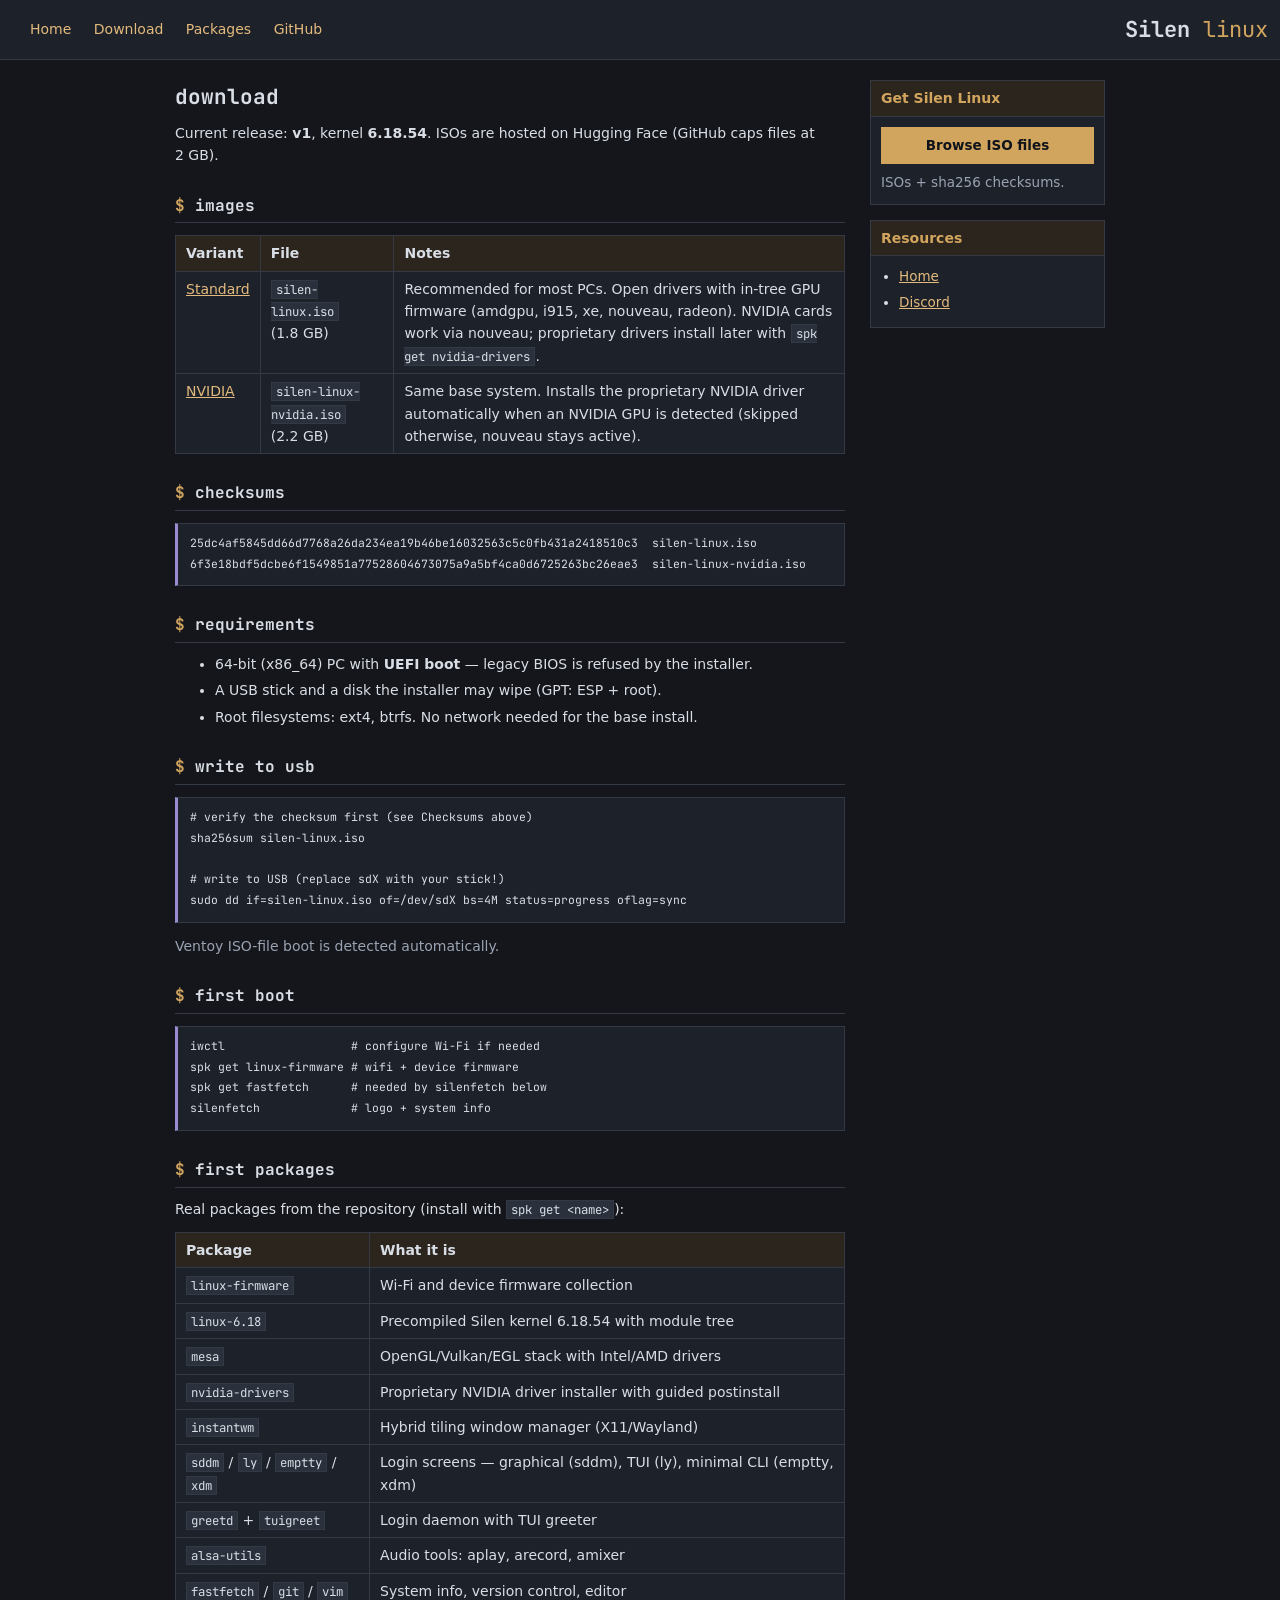
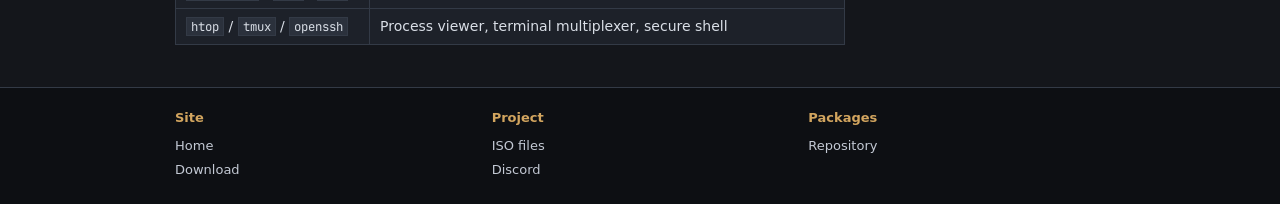
==== commit 06d2e24c: "De-modernize: square corners, retro system fonts, underlined links, plain terminal strip" ====
--- a/download.html
+++ b/download.html
@@ -7,7 +7,7 @@
 <meta name="description" content="Download Silen Linux ISO images: standard and NVIDIA variants.">
 <link rel="preconnect" href="https://fonts.googleapis.com">
 <link rel="preconnect" href="https://fonts.gstatic.com" crossorigin>
-<link href="https://fonts.googleapis.com/css2?family=Inter:wght@400;600;700&family=JetBrains+Mono:wght@400;600&family=Space+Grotesk:wght@500;700&display=swap" rel="stylesheet">
+<link href="https://fonts.googleapis.com/css2?family=JetBrains+Mono:wght@400;700&display=swap" rel="stylesheet">
 <link rel="stylesheet" href="styles.css">
 </head>
 <body>
--- a/styles.css
+++ b/styles.css
@@ -20,12 +20,12 @@
   margin: 0;
   background: var(--bg);
   color: var(--text);
-  font-family: "Inter", Verdana, "DejaVu Sans", -apple-system, "Segoe UI", Roboto, Helvetica, Arial, sans-serif;
-  font-size: 15px;
+  font-family: Verdana, "DejaVu Sans", Tahoma, sans-serif;
+  font-size: 14px;
   line-height: 1.6;
 }
 
-a { color: var(--link); }
+a { color: var(--link); text-decoration: underline; }
 a:hover { color: var(--purple-light); }
 
 ::selection { background: #3a3128; }
@@ -35,7 +35,6 @@
   font-size: 0.88em;
   background: #2b313c;
   border: 1px solid var(--border);
-  border-radius: 4px;
   padding: 0 4px;
 }
 
@@ -43,7 +42,6 @@
   background: var(--box);
   border: 1px solid var(--border);
   border-left: 3px solid var(--purple);
-  border-radius: 4px;
   padding: 10px 12px;
   overflow-x: auto;
   font-size: 13px;
@@ -61,7 +59,7 @@
   max-width: none; padding-left: 12px; padding-right: 12px;
   flex-direction: row-reverse;
 }
-.brand { font-family: "Space Grotesk", "Inter", sans-serif; font-size: 22px; font-weight: 700; color: var(--text); text-decoration: none; }
+.brand { font-family: "JetBrains Mono", "DejaVu Sans Mono", monospace; font-size: 22px; font-weight: 700; color: var(--text); text-decoration: none; }
 .brand span { color: var(--accent); font-weight: 400; }
 nav.main a { margin-left: 18px; font-size: 14px; text-decoration: none; }
 nav.main a:hover { text-decoration: underline; }
@@ -69,8 +67,8 @@
 /* Layout: content + sidebar */
 .layout { display: grid; grid-template-columns: 1fr 235px; gap: 25px; padding-top: 20px; }
 
-h1 { font-family: "Space Grotesk", "Inter", sans-serif; font-size: 24px; margin: 0 0 8px; }
-h2 { font-family: "Space Grotesk", "Inter", sans-serif; font-size: 17px; border-bottom: 1px solid var(--border); padding-bottom: 4px; margin: 26px 0 10px; }
+h1 { font-family: "JetBrains Mono", "DejaVu Sans Mono", monospace; font-size: 21px; margin: 0 0 8px; }
+h2 { font-family: "JetBrains Mono", "DejaVu Sans Mono", monospace; font-size: 16px; border-bottom: 1px solid var(--border); padding-bottom: 4px; margin: 26px 0 10px; }
 h3 { font-size: 15px; margin: 18px 0 6px; }
 p, ol, ul { margin: 8px 0; }
 li { margin-bottom: 4px; }
@@ -91,13 +89,13 @@
 pre.logo .l2 { color: var(--purple); }
 
 /* Sidebar boxes */
-.sidebar .box { background: var(--box); border: 1px solid var(--border); border-radius: 4px; margin-bottom: 15px; }
+.sidebar .box { background: var(--box); border: 1px solid var(--border); margin-bottom: 15px; }
 .sidebar .box h3 { margin: 0; padding: 6px 10px; background: var(--accent-tint); border-bottom: 1px solid var(--border); font-size: 14px; color: var(--accent); }
 .sidebar .box .body { padding: 10px; font-size: 13.5px; }
 .sidebar .box ul { margin: 0; padding-left: 18px; }
 .btn-dl {
   display: block; text-align: center; background: var(--accent); color: #10141a;
-  padding: 8px; text-decoration: none; font-weight: 700; border-radius: 4px;
+  padding: 8px; text-decoration: none; font-weight: 700;
 }
 .btn-dl:hover { background: var(--purple); color: #10141a; }
 
@@ -121,14 +119,10 @@
 
 /* terminal markers + silenfetch hero */
 h2::before { content: "$ "; color: var(--accent); }
-.tagline { font-size: 19px; font-family: "Space Grotesk", "Inter", sans-serif; }
-.term { background: #0b0d11; border: 1px solid var(--border); border-radius: 8px; overflow: hidden; margin: 4px 0 16px; }
-.term-bar { display: flex; align-items: center; gap: 7px; padding: 8px 12px; background: var(--box); border-bottom: 1px solid var(--border); }
-.term-bar .dot { width: 11px; height: 11px; border-radius: 50%; }
-.dot.r { background: #b3554d; }
-.dot.y { background: var(--accent); }
-.dot.g { background: var(--purple); }
-.term-title { margin-left: 6px; font-size: 12.5px; color: var(--muted); font-family: "JetBrains Mono", monospace; }
+.tagline { font-size: 17px; font-family: "JetBrains Mono", "DejaVu Sans Mono", monospace; }
+.term { background: #0b0d11; border: 1px solid var(--border); margin: 4px 0 16px; }
+.term-bar { padding: 5px 10px; background: var(--box); border-bottom: 1px solid var(--border); }
+.term-title { font-size: 12.5px; color: var(--muted); font-family: "JetBrains Mono", "DejaVu Sans Mono", monospace; }
 .term-body { display: flex; gap: 22px; padding: 14px 16px; flex-wrap: wrap; align-items: flex-start; }
 .term-body pre.logo { margin: 0; border: none; background: none; padding: 0; font-size: 10px; }
 .prompt { color: var(--accent); font-family: "JetBrains Mono", monospace; margin: 0 0 8px; font-size: 13px; }
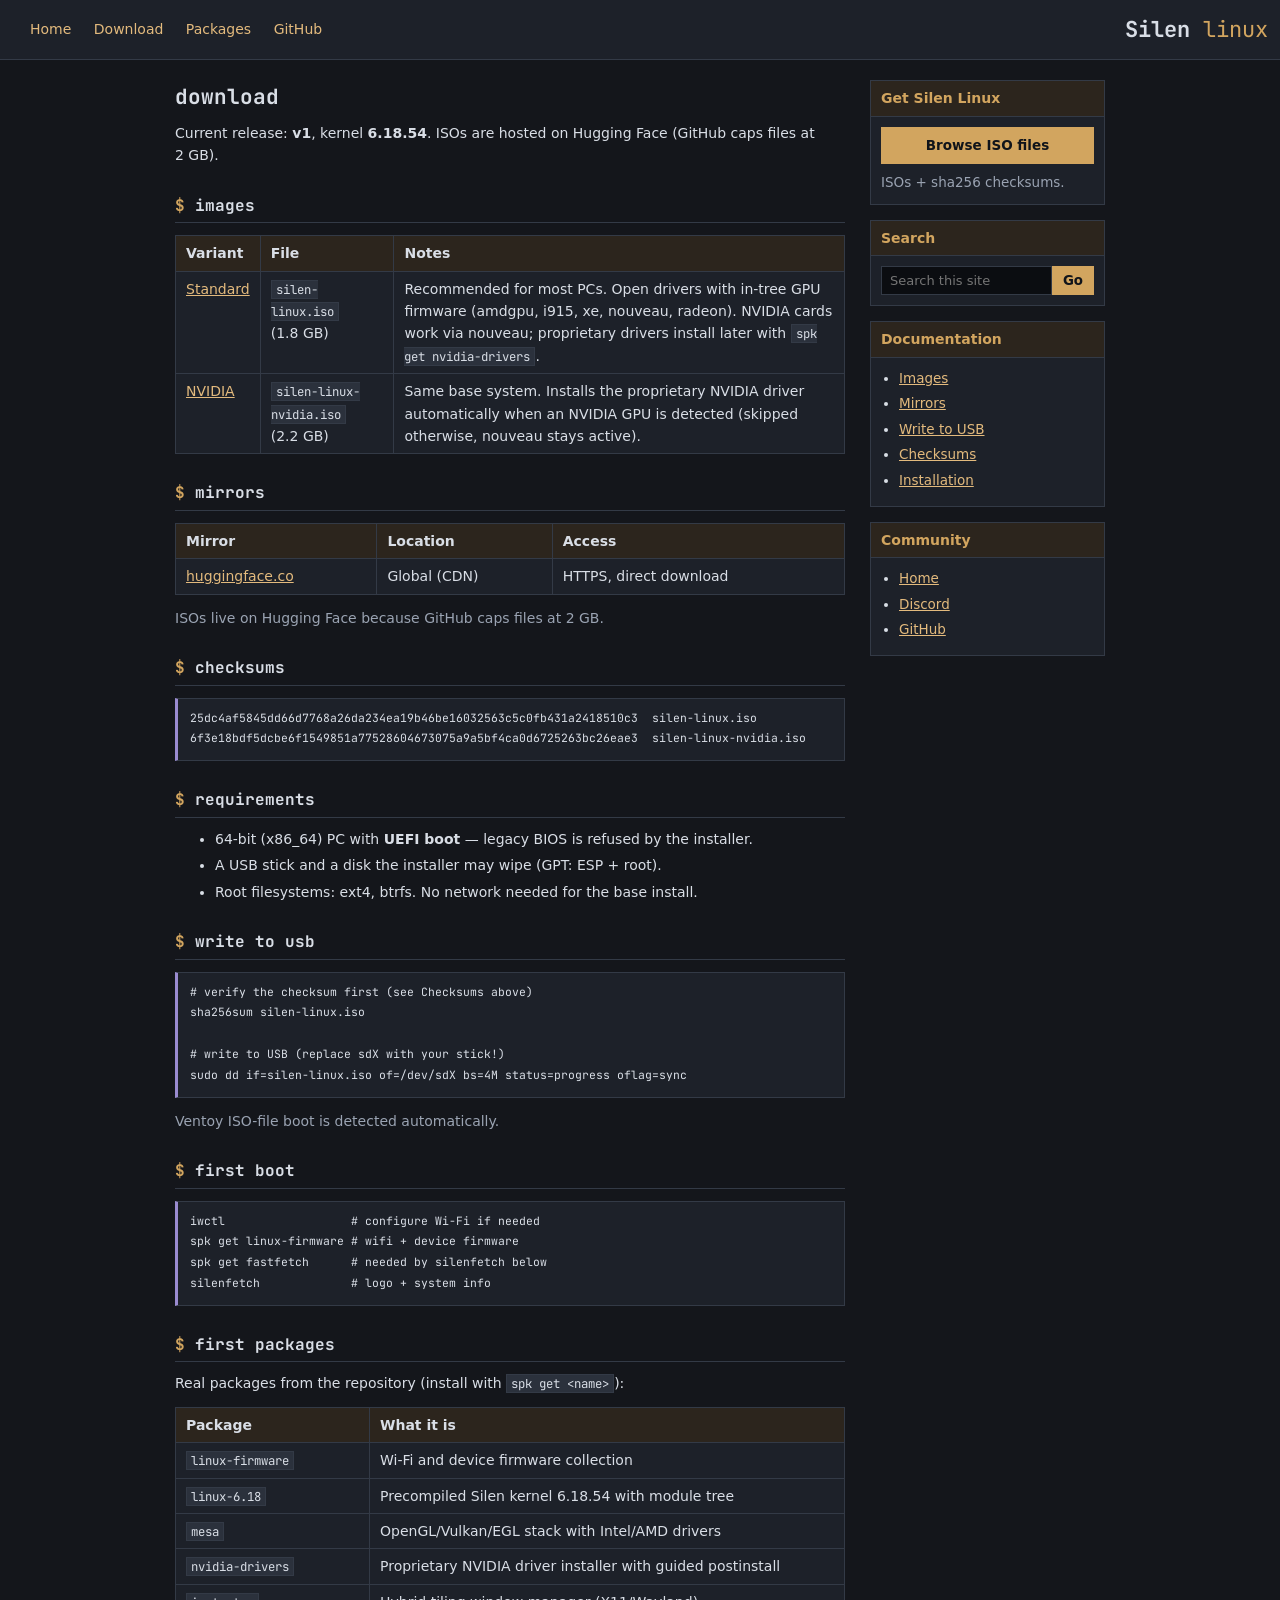
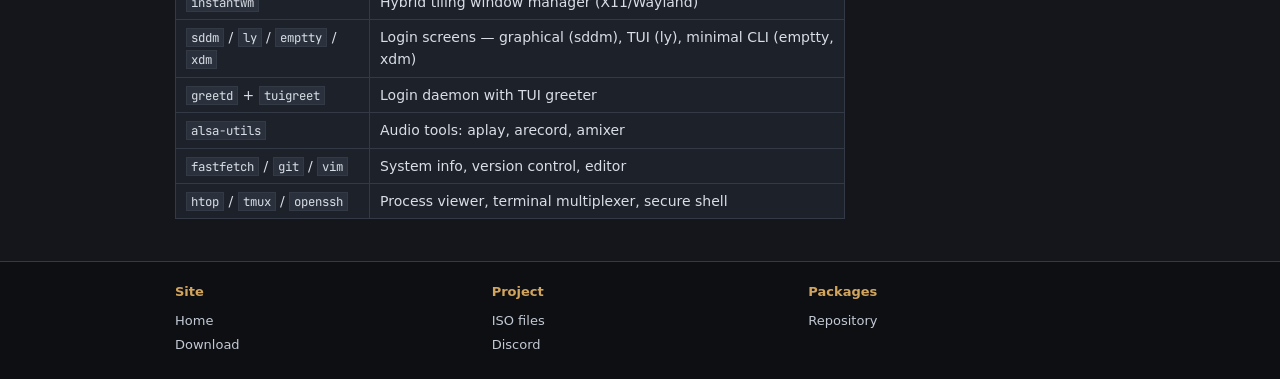
==== commit 12bd01bc: "Arch-like structure: site search, docs/community boxes, mirror table" ====
--- a/download.html
+++ b/download.html
@@ -30,7 +30,7 @@
     <p>Current release: <strong>v1</strong>, kernel <strong>6.18.54</strong>.
     ISOs are hosted on Hugging Face (GitHub caps files at 2&nbsp;GB).</p>
 
-    <h2>images</h2>
+    <h2 id="images">images</h2>
     <table>
       <tr><th>Variant</th><th>File</th><th>Notes</th></tr>
       <tr>
@@ -48,18 +48,29 @@
       </tr>
     </table>
 
-    <h2>checksums</h2>
+    <h2 id="mirrors">mirrors</h2>
+    <table>
+      <tr><th>Mirror</th><th>Location</th><th>Access</th></tr>
+      <tr>
+        <td><a href="https://huggingface.co/datasets/vgzz/silen-isos" target="_blank" rel="noopener">huggingface.co</a></td>
+        <td>Global (CDN)</td>
+        <td>HTTPS, direct download</td>
+      </tr>
+    </table>
+    <p class="muted">ISOs live on Hugging Face because GitHub caps files at 2&nbsp;GB.</p>
+
+    <h2 id="checksums">checksums</h2>
 <pre><code>25dc4af5845dd66d7768a26da234ea19b46be16032563c5c0fb431a2418510c3  silen-linux.iso
 6f3e18bdf5dcbe6f1549851a77528604673075a9a5bf4ca0d6725263bc26eae3  silen-linux-nvidia.iso</code></pre>
 
-    <h2>requirements</h2>
+    <h2 id="requirements">requirements</h2>
     <ul>
       <li>64-bit (x86_64) PC with <strong>UEFI boot</strong> &mdash; legacy BIOS is refused by the installer.</li>
       <li>A USB stick and a disk the installer may wipe (GPT: ESP + root).</li>
       <li>Root filesystems: ext4, btrfs. No network needed for the base install.</li>
     </ul>
 
-    <h2>write to usb</h2>
+    <h2 id="usb">write to usb</h2>
 <pre><code># verify the checksum first (see Checksums above)
 sha256sum silen-linux.iso
 
@@ -67,13 +78,13 @@
 sudo dd if=silen-linux.iso of=/dev/sdX bs=4M status=progress oflag=sync</code></pre>
     <p class="muted">Ventoy ISO-file boot is detected automatically.</p>
 
-    <h2>first boot</h2>
+    <h2 id="first-boot">first boot</h2>
 <pre><code>iwctl                  # configure Wi-Fi if needed
 spk get linux-firmware # wifi + device firmware
 spk get fastfetch      # needed by silenfetch below
 silenfetch             # logo + system info</code></pre>
 
-    <h2>first packages</h2>
+    <h2 id="first-packages">first packages</h2>
     <p>Real packages from the repository (install with <code>spk get &lt;name&gt;</code>):</p>
     <table>
       <tr><th>Package</th><th>What it is</th></tr>
@@ -99,11 +110,34 @@
       </div>
     </div>
     <div class="box">
-      <h3>Resources</h3>
+      <h3>Search</h3>
+      <div class="body">
+        <form class="search" action="https://duckduckgo.com/" method="get" onsubmit="this.q.value='site:cgtlpa.github.io/silen-website '+this.s.value;return true;">
+          <input type="hidden" name="q" value="">
+          <input type="text" name="s" placeholder="Search this site">
+          <button type="submit">Go</button>
+        </form>
+      </div>
+    </div>
+    <div class="box">
+      <h3>Documentation</h3>
+      <div class="body">
+        <ul>
+          <li><a href="download.html#images">Images</a></li>
+          <li><a href="download.html#mirrors">Mirrors</a></li>
+          <li><a href="download.html#usb">Write to USB</a></li>
+          <li><a href="download.html#checksums">Checksums</a></li>
+          <li><a href="index.html#install">Installation</a></li>
+        </ul>
+      </div>
+    </div>
+    <div class="box">
+      <h3>Community</h3>
       <div class="body">
         <ul>
           <li><a href="index.html">Home</a></li>
           <li><a href="https://discord.gg/WxbRRURcZ" target="_blank" rel="noopener">Discord</a></li>
+          <li><a href="https://github.com/Cgtlpa/Silen-Linux" target="_blank" rel="noopener">GitHub</a></li>
         </ul>
       </div>
     </div>
--- a/styles.css
+++ b/styles.css
@@ -99,6 +99,19 @@
 }
 .btn-dl:hover { background: var(--purple); color: #10141a; }
 
+/* site search */
+.search { display: flex; }
+.search input[type="text"] {
+  flex: 1; min-width: 0;
+  background: #0b0d11; border: 1px solid var(--border); color: var(--text);
+  padding: 6px 8px; font-family: inherit; font-size: 13px;
+}
+.search button {
+  background: var(--accent); border: 1px solid var(--accent); color: #10141a;
+  font-weight: 700; padding: 6px 10px; cursor: pointer; font-family: inherit;
+}
+.search button:hover { background: var(--purple); border-color: var(--purple); }
+
 /* Footer */
 footer.site { background: var(--footer-bg); border-top: 1px solid var(--border); color: var(--muted); font-size: 13px; margin-top: 30px; }
 footer.site .wrap {
